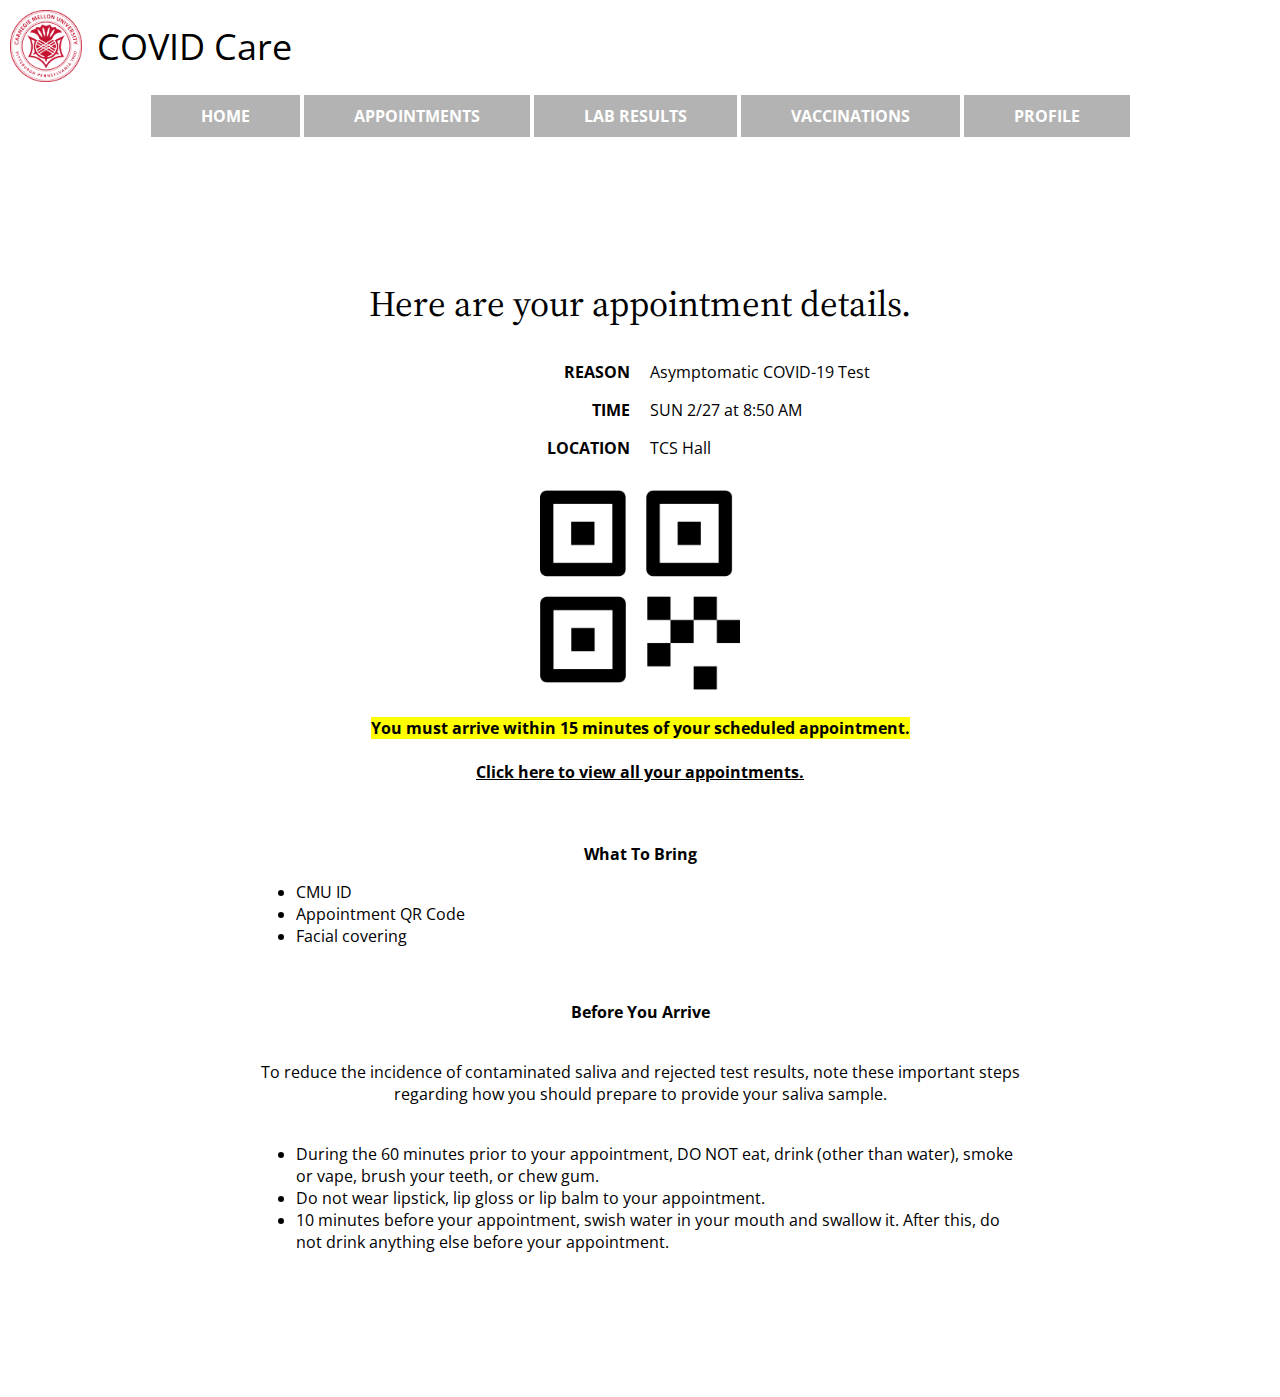
==== hw5/appointment-details.html @ d1357f63 "Added appointment details HTML page." ====
<!DOCTYPE html>
<html>
  <head>
    <title>Home | COVID Care</title>
    <meta charset="UTF-8">
    <link rel="stylesheet" type="text/css" href="style.css">
    <!--font style-->
    <link href="https://fonts.googleapis.com/css2?family=Open+Sans:wght@400;700&family=Source+Serif+Pro:wght@400;700&display=swap" rel="stylesheet">
  </head>

  <body>
    <!-- TOP ROW -->
    <header>
      <div id="header-logo">
        <a href="home.html">
          <img src="media/cmu-seal.png"/>
          <h1>COVID Care</h1>
        </a>
      </div>
      <nav>
        <br/>
        <a class="button" href="home.html">HOME</a>
        <a class="button" href="testing_times.html">APPOINTMENTS</a>
        <a class="button" href="lab_results.html">LAB RESULTS</a>
        <a class="button" href="testing_times.html">VACCINATIONS</a>
        <a class="button" href="profile.html">PROFILE</a>
      </nav>
    </header>

    <!-- MAIN BODY -->
    <div id="container">
      <h1>Here are your appointment details.</h1>
      <table id="appt-details">
        <tr>
          <th>REASON</th>
          <td>Asymptomatic COVID-19 Test</td>
        </tr>
        <tr>
          <th>TIME</th>
          <td>SUN 2/27 at 8:50 AM</td>
        </tr>
        <tr>
          <th>LOCATION</th>
          <td>TCS Hall</td>
        </tr>
      </table>

      <br/>
      <img src="media/qr-code.png" width="200">
      <br/>
      <br/>
      <strong>You must arrive within 15 minutes of your scheduled appointment.</strong>
      <br/>
      <br/>
      <a class="text-link" href="testing_times.html">Click here to view all your appointments.</a>
      <br/>
      <br/>
      <br/>

      <!-- APPOINTMENT INSTRUCTIONS -->
      <h3>What To Bring</h3>
      <ul>
        <li>CMU ID</li>
        <li>Appointment QR Code</li>
        <li>Facial covering</li>
      </ul>
      <br/>
      <h3>Before You Arrive</h3>
      <br/>
      To reduce the incidence of contaminated saliva and rejected test results, note these important steps regarding how you should prepare to provide your saliva sample.
      <br/>
      <br/>
      <ul>
        <li>During the 60 minutes prior to your appointment, DO NOT eat, drink (other than water), smoke or vape, brush your teeth, or chew gum.</li>
        <li>Do not wear lipstick, lip gloss or lip balm to your appointment.</li>
        <li>10 minutes before your appointment, swish water in your mouth and swallow it. After this, do not drink anything else before your appointment.</li>
      </ul>
    </div>

  </body>
</html>
---- hw5/style.css ----
* {
  font-family: 'Open Sans', sans-serif;
  font-size: 16px;
}

a {
  text-decoration: none;
}

/*********** HEADER ************/

#header-logo {
  margin: 10px;
}

#header-logo a {
  color: black;
  font-weight: normal;
}

#header-logo img {
  width: 72px;
  float: left;
  padding-right: 15px;
}

#header-logo h1 {
  font-family: 'Open Sans', sans-serif;
  float: left;
  font-size: 36px;
  padding: 12px 0;
  margin: 0;
}

nav {
  clear: both;
}

nav a.button {
  padding: 10px 50px;
  font-weight: bold;
}

/*********** BODY ************/
body {
  text-align: center;
  margin: 0;
}

h1 {
  font-size: 36px;
  font-weight: normal;
  font-family: 'Source Serif Pro', serif;
}

#container {
  padding: 10%;
  width: 60%;
  margin: auto;
}

ul {
  text-align: left;
}

strong {
  background-color: yellow;
}

table {
  width: 100%;
  table-layout: fixed;
}

th {
  font-weight: bold;
}

th, td {
  border: 2px solid white;
}

td.button {
  padding: 10px;
  border-radius: 4px;
}

td a {
  color: white;
}

#appt-details th{
  text-align: right;
}

#appt-details td{
  text-align: left;
}

#appt-details th, td {
  padding: 5px 7px;
}

/*********** BUTTONS ************/
.button {
  background-color: #B3B3B3;
  color: white;
  padding: 15px 20px;
  margin: 0;
  transition: 0.2s;
}

.button:hover {
  background-color: #CC002B;
}

#back-button {
  margin: 100px 0;
  float: left;
}

.text-link {
  color: black;
  text-decoration: underline;
  font-weight: bold;
  transition: 0.1s;
}

.text-link:hover {
  color: #CC002B;
}
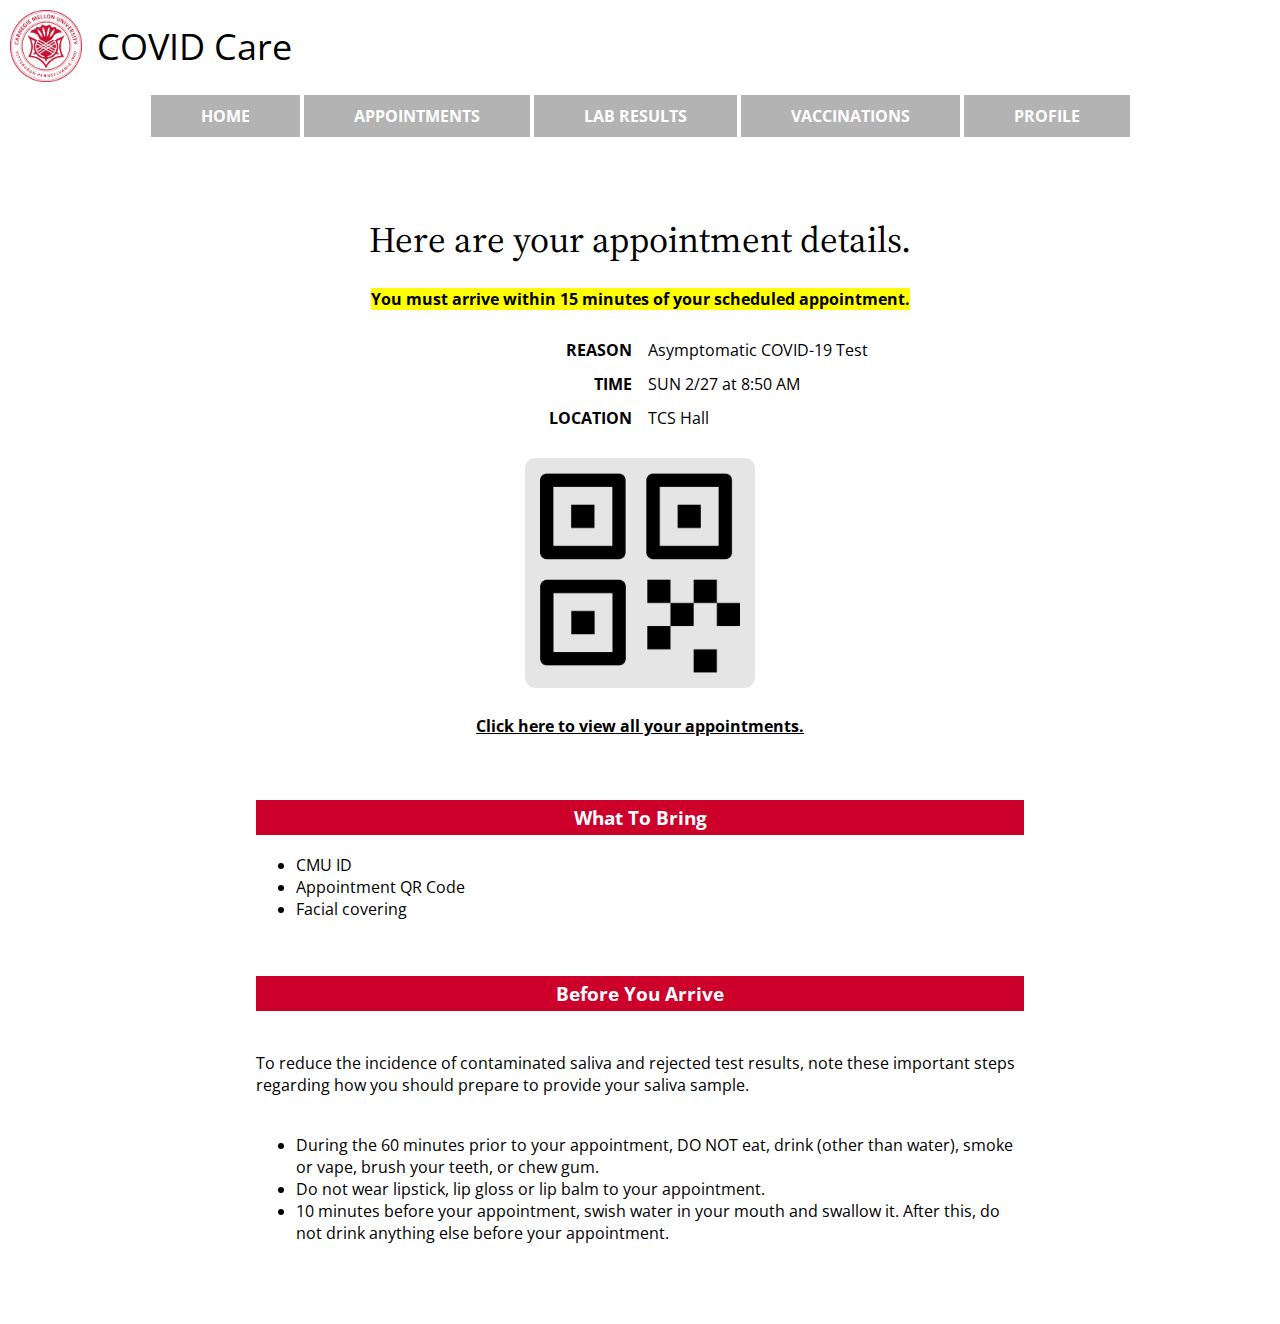
==== commit bc478a90: "Adjusted format of appointment detail page." ====
--- a/hw5/appointment-details.html
+++ b/hw5/appointment-details.html
@@ -30,6 +30,9 @@
     <!-- MAIN BODY -->
     <div id="container">
       <h1>Here are your appointment details.</h1>
+      <strong>You must arrive within 15 minutes of your scheduled appointment.</strong>
+      <br/>
+      <br/>
       <table id="appt-details">
         <tr>
           <th>REASON</th>
@@ -46,10 +49,7 @@
       </table>
 
       <br/>
-      <img src="media/qr-code.png" width="200">
-      <br/>
-      <br/>
-      <strong>You must arrive within 15 minutes of your scheduled appointment.</strong>
+      <img id="qr-code" src="media/qr-code.png" width="200">
       <br/>
       <br/>
       <a class="text-link" href="testing_times.html">Click here to view all your appointments.</a>
@@ -58,23 +58,25 @@
       <br/>
 
       <!-- APPOINTMENT INSTRUCTIONS -->
-      <h3>What To Bring</h3>
-      <ul>
-        <li>CMU ID</li>
-        <li>Appointment QR Code</li>
-        <li>Facial covering</li>
-      </ul>
-      <br/>
-      <h3>Before You Arrive</h3>
-      <br/>
-      To reduce the incidence of contaminated saliva and rejected test results, note these important steps regarding how you should prepare to provide your saliva sample.
-      <br/>
-      <br/>
-      <ul>
-        <li>During the 60 minutes prior to your appointment, DO NOT eat, drink (other than water), smoke or vape, brush your teeth, or chew gum.</li>
-        <li>Do not wear lipstick, lip gloss or lip balm to your appointment.</li>
-        <li>10 minutes before your appointment, swish water in your mouth and swallow it. After this, do not drink anything else before your appointment.</li>
-      </ul>
+      <div id="instructions">
+        <h3>What To Bring</h3>
+        <ul>
+          <li>CMU ID</li>
+          <li>Appointment QR Code</li>
+          <li>Facial covering</li>
+        </ul>
+        <br/>
+        <h3>Before You Arrive</h3>
+        <br/>
+        To reduce the incidence of contaminated saliva and rejected test results, note these important steps regarding how you should prepare to provide your saliva sample.
+        <br/>
+        <br/>
+        <ul>
+          <li>During the 60 minutes prior to your appointment, DO NOT eat, drink (other than water), smoke or vape, brush your teeth, or chew gum.</li>
+          <li>Do not wear lipstick, lip gloss or lip balm to your appointment.</li>
+          <li>10 minutes before your appointment, swish water in your mouth and swallow it. After this, do not drink anything else before your appointment.</li>
+        </ul>
+      </div>
     </div>
 
   </body>
--- a/hw5/style.css
+++ b/hw5/style.css
@@ -1,6 +1,5 @@
 * {
   font-family: 'Open Sans', sans-serif;
-  font-size: 16px;
 }
 
 a {
@@ -54,9 +53,16 @@
 }
 
 #container {
-  padding: 10%;
+  padding: 5%;
   width: 60%;
   margin: auto;
+}
+
+h3 {
+  text-align: center;
+  background-color: #CC002B;
+  padding: 5px;
+  color: white;
 }
 
 ul {
@@ -98,7 +104,17 @@
 }
 
 #appt-details th, td {
-  padding: 5px 7px;
+  padding: 3px 5px;
+}
+
+#qr-code {
+  background-color: #E5E5E5;
+  padding: 15px;
+  border-radius: 10px;
+}
+
+#instructions {
+  text-align: left;
 }
 
 /*********** BUTTONS ************/
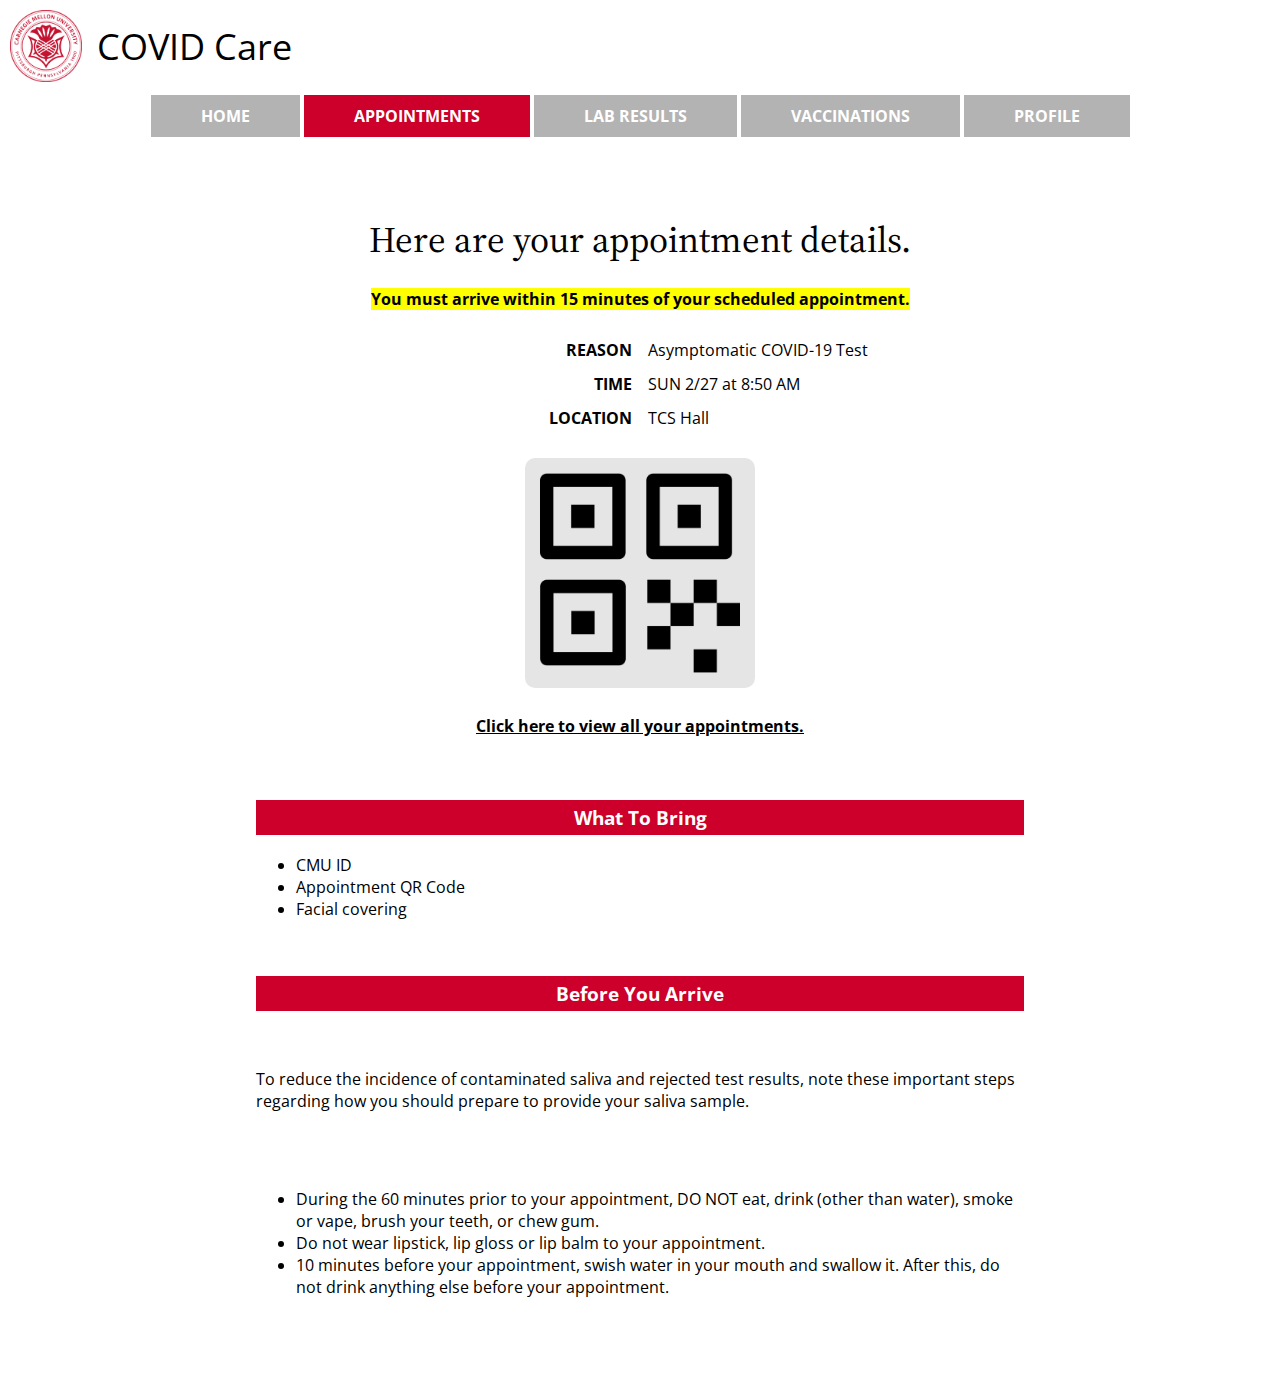
==== commit bbb4db53: "Added alt text and dimensions to img. Added selected class for buttons." ====
--- a/hw5/appointment-details.html
+++ b/hw5/appointment-details.html
@@ -1,7 +1,7 @@
 <!DOCTYPE html>
-<html>
+<html lang="en-us">
   <head>
-    <title>Home | COVID Care</title>
+    <title>Appointment Details | COVID Care</title>
     <meta charset="UTF-8">
     <link rel="stylesheet" type="text/css" href="style.css">
     <!--font style-->
@@ -13,14 +13,15 @@
     <header>
       <div id="header-logo">
         <a href="home.html">
-          <img src="media/cmu-seal.png"/>
+          <img alt="cmu-seal" src="media/cmu-seal.png" style="width:72px;height:72px"/>
           <h1>COVID Care</h1>
         </a>
       </div>
+
       <nav>
         <br/>
         <a class="button" href="home.html">HOME</a>
-        <a class="button" href="testing_times.html">APPOINTMENTS</a>
+        <a class="selected button" href="testing_times.html">APPOINTMENTS</a>
         <a class="button" href="lab_results.html">LAB RESULTS</a>
         <a class="button" href="testing_times.html">VACCINATIONS</a>
         <a class="button" href="profile.html">PROFILE</a>
@@ -29,8 +30,11 @@
 
     <!-- MAIN BODY -->
     <div id="container">
+
       <h1>Here are your appointment details.</h1>
+
       <strong>You must arrive within 15 minutes of your scheduled appointment.</strong>
+
       <br/>
       <br/>
       <table id="appt-details">
@@ -49,10 +53,12 @@
       </table>
 
       <br/>
-      <img id="qr-code" src="media/qr-code.png" width="200">
+      <img id="qr-code" alt="qr-code" src="media/qr-code.png" style="width:200px;height:200px">
+
       <br/>
       <br/>
       <a class="text-link" href="testing_times.html">Click here to view all your appointments.</a>
+
       <br/>
       <br/>
       <br/>
@@ -60,22 +66,30 @@
       <!-- APPOINTMENT INSTRUCTIONS -->
       <div id="instructions">
         <h3>What To Bring</h3>
+
         <ul>
           <li>CMU ID</li>
           <li>Appointment QR Code</li>
           <li>Facial covering</li>
         </ul>
+        
         <br/>
         <h3>Before You Arrive</h3>
+
         <br/>
-        To reduce the incidence of contaminated saliva and rejected test results, note these important steps regarding how you should prepare to provide your saliva sample.
+        <p>To reduce the incidence of contaminated saliva and rejected test results,
+        note these important steps regarding how you should prepare to provide your saliva sample.</p>
         <br/>
         <br/>
+
         <ul>
-          <li>During the 60 minutes prior to your appointment, DO NOT eat, drink (other than water), smoke or vape, brush your teeth, or chew gum.</li>
+          <li>During the 60 minutes prior to your appointment, DO NOT eat, drink (other than water), 
+              smoke or vape, brush your teeth, or chew gum.</li>
           <li>Do not wear lipstick, lip gloss or lip balm to your appointment.</li>
-          <li>10 minutes before your appointment, swish water in your mouth and swallow it. After this, do not drink anything else before your appointment.</li>
+          <li>10 minutes before your appointment, swish water in your mouth and swallow it. 
+              After this, do not drink anything else before your appointment.</li>
         </ul>
+
       </div>
     </div>
 
--- a/hw5/style.css
+++ b/hw5/style.css
@@ -18,7 +18,6 @@
 }
 
 #header-logo img {
-  width: 72px;
   float: left;
   padding-right: 15px;
 }
@@ -127,6 +126,10 @@
 }
 
 .button:hover {
+  background-color: #8D0016;
+}
+
+.selected {
   background-color: #CC002B;
 }
 
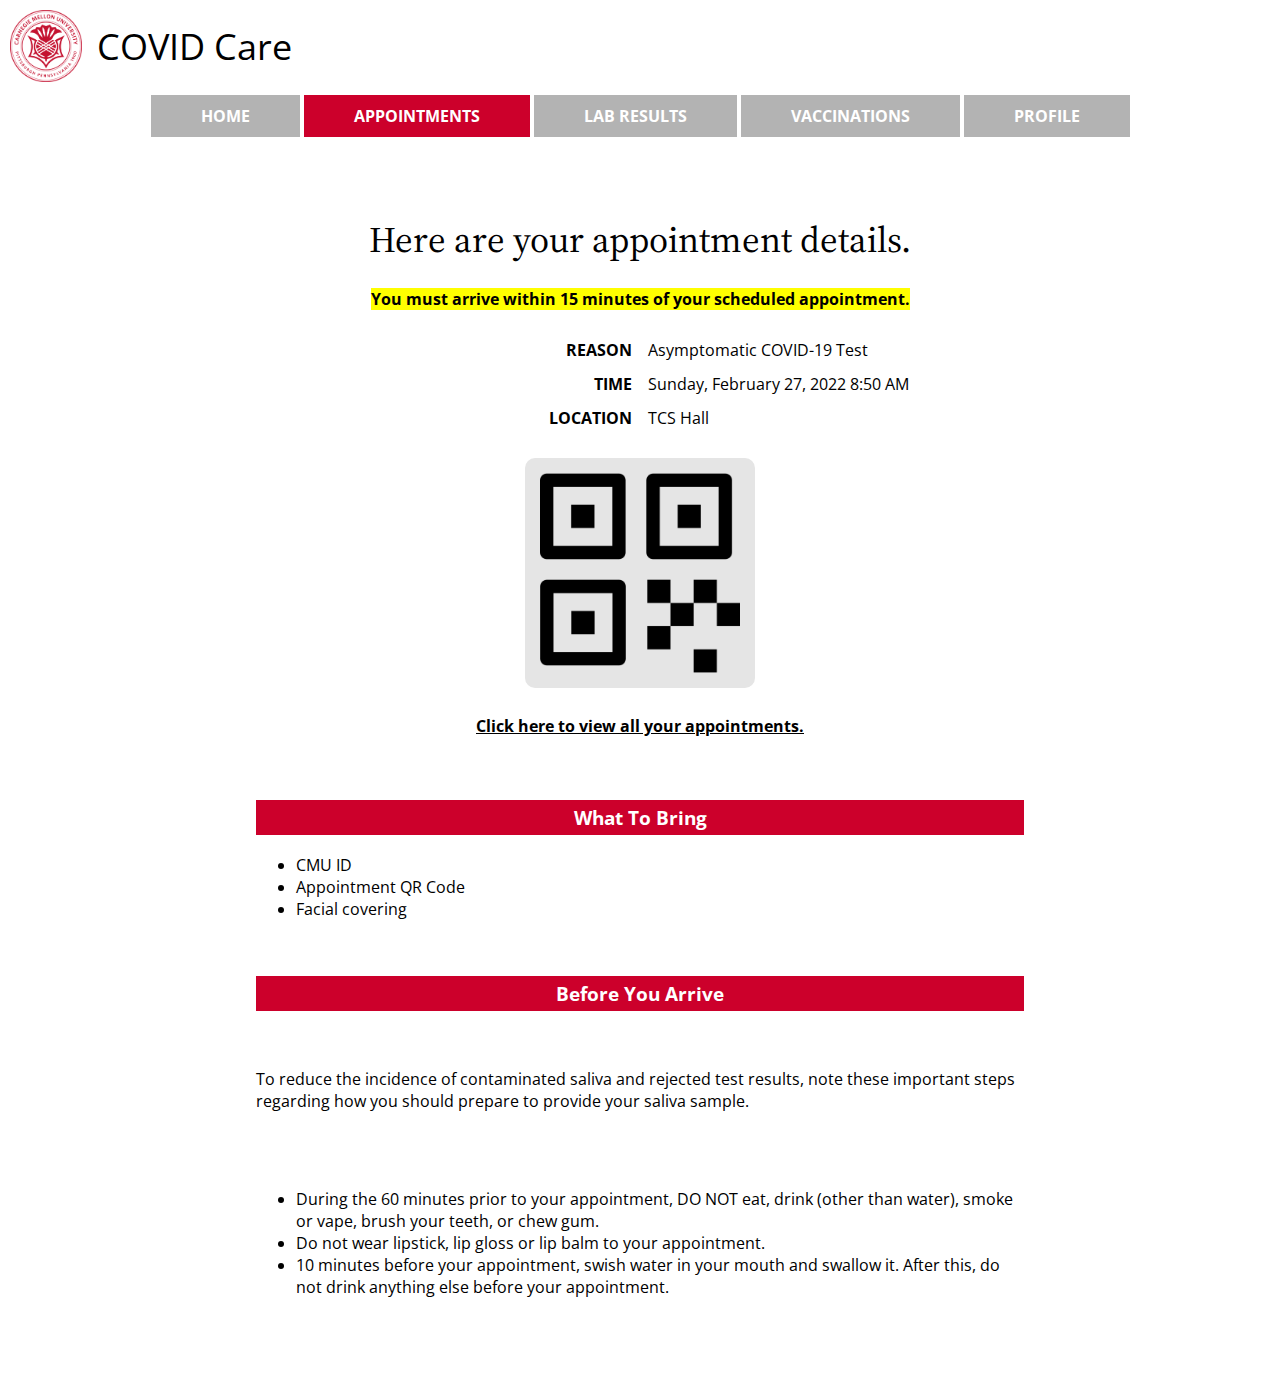
==== commit c9978096: "Added Firebase stuff (might need to undo that). Made small tweaks to match Health Connect language." ====
--- a/hw5/appointment-details.html
+++ b/hw5/appointment-details.html
@@ -12,7 +12,7 @@
     <!-- TOP ROW -->
     <header>
       <div id="header-logo">
-        <a href="home.html">
+        <a href="index.html">
           <img alt="cmu-seal" src="media/cmu-seal.png" style="width:72px;height:72px"/>
           <h1>COVID Care</h1>
         </a>
@@ -20,7 +20,7 @@
 
       <nav>
         <br/>
-        <a class="button" href="home.html">HOME</a>
+        <a class="button" href="index.html">HOME</a>
         <a class="selected button" href="testing_times.html">APPOINTMENTS</a>
         <a class="button" href="lab_results.html">LAB RESULTS</a>
         <a class="button" href="testing_times.html">VACCINATIONS</a>
@@ -44,7 +44,7 @@
         </tr>
         <tr>
           <th>TIME</th>
-          <td>SUN 2/27 at 8:50 AM</td>
+          <td>Sunday, February 27, 2022 8:50 AM</td>
         </tr>
         <tr>
           <th>LOCATION</th>
